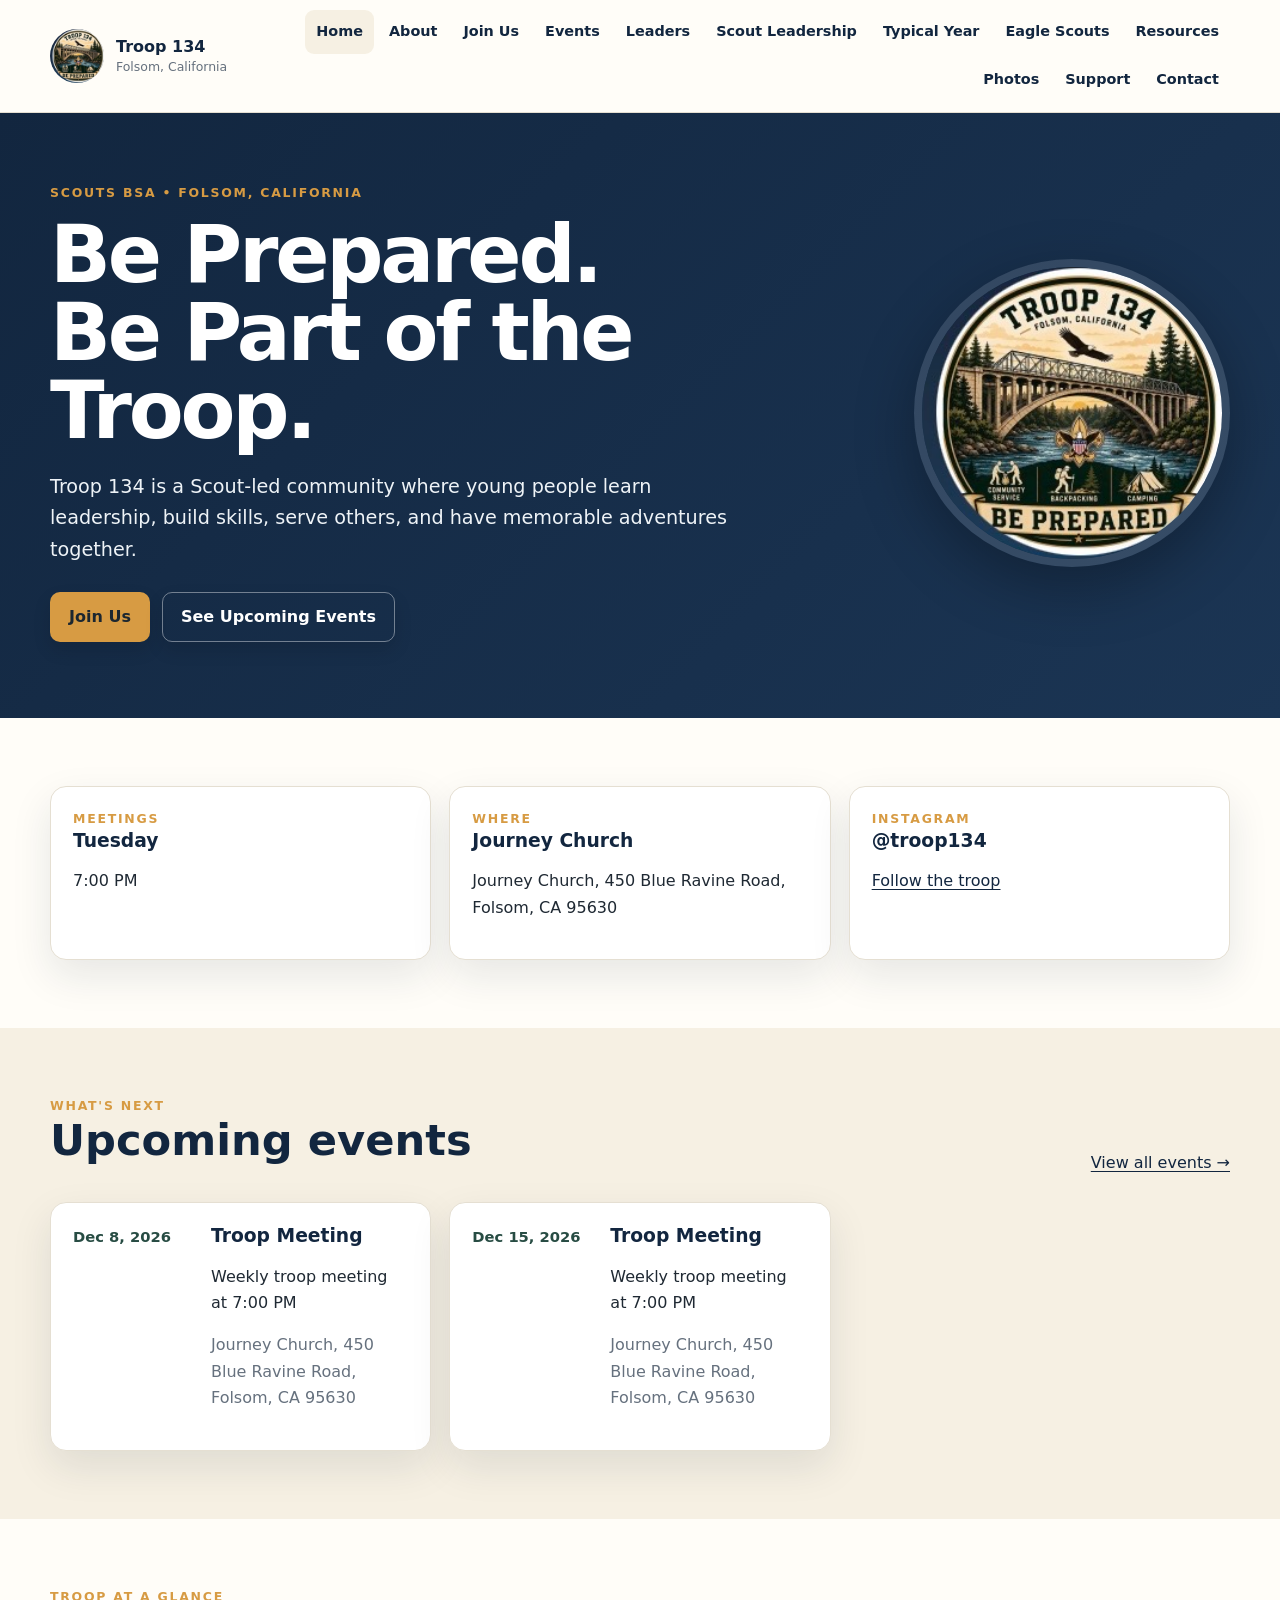
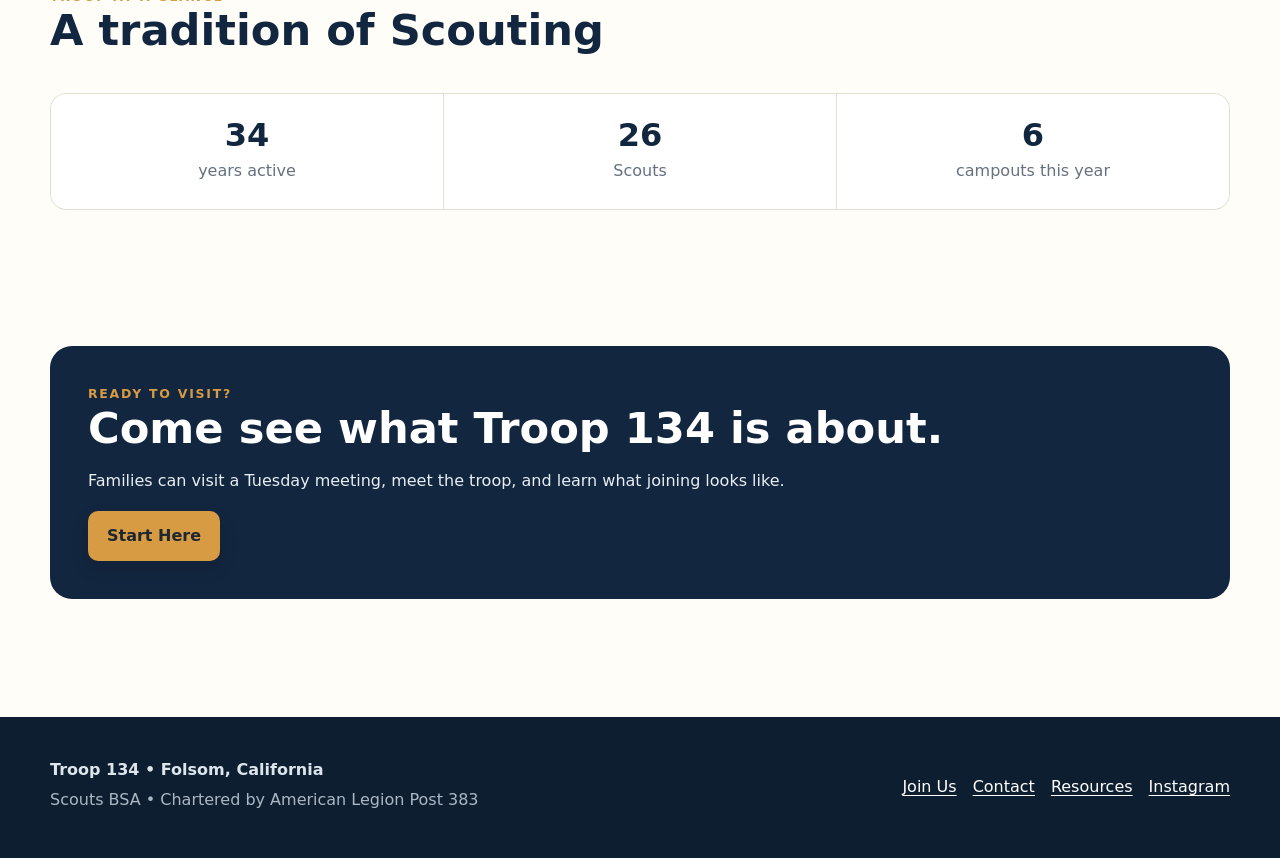
==== index.html @ b08e18f2 "Add files via upload" ====
<!doctype html>
<html lang="en">
<head>
  <meta charset="utf-8">
  <meta name="viewport" content="width=device-width, initial-scale=1">
  <meta name="description" content="Troop 134 in Folsom, California — Scouts BSA.">
  <title>Home | Troop 134</title>
  <link rel="icon" href="favicon.png">
  <link rel="stylesheet" href="css/styles.css">
  <script src="data/site.js"></script>
  <script src="js/site.js" defer></script>
</head>
<body>
  <div id="site-header"></div>
  
<section class="hero">
  <div class="container hero-grid">
    <div>
      <div class="eyebrow">Scouts BSA • Folsom, California</div>
      <h1>Be Prepared.<br>Be Part of the Troop.</h1>
      <p>Troop 134 is a Scout-led community where young people learn leadership, build skills, serve others, and have memorable adventures together.</p>
      <div class="actions">
        <a class="button" href="join.html">Join Us</a>
        <a class="button secondary" href="events.html">See Upcoming Events</a>
      </div>
    </div>
    <img class="hero-logo" src="images/logo/troop-134-logo.png" alt="Troop 134 official logo">
  </div>
</section>
<section class="section">
  <div class="container">
    <div class="info-grid">
      <div class="info-card"><div class="eyebrow">Meetings</div><h3 data-meeting-day>Tuesday</h3><p data-meeting-time>7:00 PM</p></div>
      <div class="info-card"><div class="eyebrow">Where</div><h3>Journey Church</h3><p data-meeting-place>450 Blue Ravine Road, Folsom, CA 95630</p></div>
      <div class="info-card"><div class="eyebrow">Instagram</div><h3>@troop134</h3><p><a href="https://www.instagram.com/troop134/" target="_blank" rel="noopener">Follow the troop</a></p></div>
    </div>
  </div>
</section>
<section class="section alt">
  <div class="container">
    <div class="section-head"><div><div class="eyebrow">What's next</div><h2>Upcoming events</h2></div><a href="events.html">View all events →</a></div>
    <div id="home-events" class="event-grid"></div>
  </div>
</section>
<section class="section">
  <div class="container">
    <div class="section-head"><div><div class="eyebrow">Troop at a glance</div><h2>A tradition of Scouting</h2></div></div>
    <div id="stats" class="stat-strip"></div>
  </div>
</section>
<section class="section">
  <div class="container cta">
    <div class="eyebrow">Ready to visit?</div>
    <h2>Come see what Troop 134 is about.</h2>
    <p>Families can visit a Tuesday meeting, meet the troop, and learn what joining looks like.</p>
    <a class="button" href="join.html">Start Here</a>
  </div>
</section>

  <div id="site-footer"></div>
  <script>
    document.addEventListener("DOMContentLoaded", () => {
      T134.mount("index.html");
      T134.renderMeetingPlace();
      T134.renderHomeEvents(); T134.renderStats();
    });
  </script>
</body>
</html>
---- css/styles.css ----
:root{
  --navy:#12263f; --navy2:#1b3554; --cream:#f6f0e3; --paper:#fffdf8;
  --gold:#d79b43; --green:#274c43; --ink:#1f2933; --muted:#66717e;
  --line:#e5dfd2; --shadow:0 16px 40px rgba(18,38,63,.10);
}
*{box-sizing:border-box}
html{scroll-behavior:smooth}
body{margin:0;background:var(--paper);color:var(--ink);font-family:system-ui,-apple-system,BlinkMacSystemFont,"Segoe UI",sans-serif;font-size:16px;line-height:1.65}
a{color:var(--navy);text-underline-offset:3px}
img{max-width:100%;display:block}
.site-header{position:sticky;top:0;z-index:20;background:rgba(255,253,248,.96);backdrop-filter:blur(10px);border-bottom:1px solid var(--line);display:flex;align-items:center;gap:24px;padding:10px max(20px,calc((100% - 1180px)/2))}
.brand{display:flex;align-items:center;gap:12px;text-decoration:none;color:var(--navy);min-width:190px}
.brand img{width:54px;height:54px;border-radius:50%;object-fit:cover}
.brand span{display:flex;flex-direction:column;line-height:1.15}
.brand small{color:var(--muted);font-size:.78rem;margin-top:3px}
.site-nav{margin-left:auto;display:flex;gap:4px;flex-wrap:wrap;justify-content:flex-end}
.site-nav a{padding:10px 11px;min-height:44px;text-decoration:none;border-radius:9px;font-weight:650;font-size:.9rem}
.site-nav a:hover,.site-nav a.active{background:var(--cream);color:var(--navy)}
.menu-toggle{display:none;border:1px solid var(--line);background:var(--paper);border-radius:9px;padding:10px 14px;min-height:44px;font-weight:700}
.container{width:min(1180px,calc(100% - 40px));margin:auto}
.hero{background:linear-gradient(135deg,var(--navy),var(--navy2));color:white;padding:70px 0 76px;overflow:hidden}
.hero-grid{display:grid;grid-template-columns:1.3fr .7fr;gap:50px;align-items:center}
.hero h1{font-size:clamp(2.5rem,7vw,5rem);line-height:.98;margin:12px 0 20px;letter-spacing:-.04em}
.hero p{font-size:1.2rem;max-width:680px;color:#eef3f7}
.eyebrow{text-transform:uppercase;letter-spacing:.14em;font-size:.78rem;font-weight:800;color:var(--gold)}
.hero-logo{justify-self:end;width:min(340px,80%);border-radius:50%;box-shadow:0 20px 60px rgba(0,0,0,.3);border:8px solid rgba(255,255,255,.12)}
.button{display:inline-flex;align-items:center;justify-content:center;min-height:48px;padding:11px 18px;border-radius:10px;text-decoration:none;font-weight:800;border:1px solid transparent;background:var(--gold);color:#1c2730;box-shadow:0 8px 18px rgba(0,0,0,.12)}
.button:hover{transform:translateY(-1px)}
.button.secondary{background:transparent;border-color:rgba(255,255,255,.4);color:white}
.button.small{min-height:44px;padding:8px 13px;font-size:.9rem;box-shadow:none}
.actions{display:flex;gap:12px;flex-wrap:wrap;margin-top:26px}
.section{padding:68px 0}
.section.alt{background:var(--cream)}
.section-head{display:flex;justify-content:space-between;align-items:end;gap:20px;margin-bottom:26px}
h2{font-size:clamp(1.8rem,4vw,2.7rem);line-height:1.1;margin:0 0 12px;color:var(--navy)}
h3{line-height:1.2;margin:0 0 8px;color:var(--navy)}
.lead{font-size:1.12rem;color:var(--muted);max-width:760px}
.cards,.event-grid,.role-grid,.album-grid,.info-grid{display:grid;grid-template-columns:repeat(3,1fr);gap:18px}
.event-card,.role-card,.info-card,.album-card,.eagle-box,.content-card{background:white;border:1px solid var(--line);border-radius:16px;box-shadow:var(--shadow);padding:22px}
.event-card{display:grid;grid-template-columns:120px 1fr;gap:18px}
.event-date{font-weight:800;color:var(--green);font-size:.92rem}
.muted{color:var(--muted)}
.stat-strip{display:grid;grid-template-columns:repeat(3,1fr);gap:1px;background:var(--line);border:1px solid var(--line);border-radius:16px;overflow:hidden}
.stat-strip div{background:white;text-align:center;padding:25px}
.stat-strip strong{display:block;color:var(--navy);font-size:2rem;line-height:1}
.stat-strip span{color:var(--muted);display:block;margin-top:7px}
.page-hero{background:var(--cream);padding:55px 0}
.page-hero h1{font-size:clamp(2.4rem,6vw,4rem);line-height:1;margin:8px 0 12px;color:var(--navy)}
.prose{max-width:820px}
.prose p{font-size:1.05rem}
.prose ul{padding-left:22px}
.timeline{display:grid;gap:12px}
.timeline-item{display:grid;grid-template-columns:130px 1fr;gap:20px;padding:20px 0;border-bottom:1px solid var(--line)}
.timeline-item strong{color:var(--green)}
.month-group{margin-bottom:42px}
.month-group h2{font-size:1.8rem;margin-bottom:16px}
.empty-state{padding:35px;background:var(--cream);border-radius:16px}
.role-grid{grid-template-columns:repeat(2,1fr)}
.role-card a{word-break:break-word}
.eagle-row{display:grid;grid-template-columns:1fr auto;gap:20px;padding:14px 0;border-bottom:1px solid var(--line)}
.eagle-row:last-child{border-bottom:0}
.album-grid{grid-template-columns:repeat(3,1fr)}
.album-card{overflow:hidden;padding:0}
.album-card img{width:100%;aspect-ratio:16/10;object-fit:cover}
.album-body{padding:18px}
.checklist{display:grid;gap:12px;padding:0;list-style:none}
.checklist li{background:white;border:1px solid var(--line);border-radius:12px;padding:14px 16px}
.checklist li::before{content:"✓";color:var(--green);font-weight:900;margin-right:10px}
.cta{background:var(--navy);color:white;border-radius:22px;padding:38px}
.cta h2{color:white}
.cta p{color:#e8eef3}
.notice{border-left:5px solid var(--gold);background:#fff8e9;padding:16px 18px;border-radius:8px}
.site-footer{margin-top:50px;background:#0e1e31;color:#dce5ec;padding:40px max(20px,calc((100% - 1180px)/2));display:flex;justify-content:space-between;gap:30px}
.site-footer p{margin:4px 0;color:#aab8c5}
.footer-links{display:flex;gap:16px;flex-wrap:wrap;align-items:center}
.footer-links a{color:white}
.print-note{font-size:.9rem;color:var(--muted)}
@media print{
  .site-header,.site-footer,.menu-toggle,.actions{display:none!important}
  body{font-size:12pt}
  .section{padding:25px 0}
  .event-card,.content-card{box-shadow:none}
}
@media(max-width:900px){
  .site-header{flex-wrap:wrap}
  .menu-toggle{display:block;margin-left:auto}
  .site-nav{display:none;width:100%;margin-left:0;flex-direction:column;padding-bottom:6px}
  .site-nav.open{display:flex}
  .site-nav a{width:100%}
  .hero-grid{grid-template-columns:1fr}
  .hero-logo{justify-self:start;width:230px}
  .cards,.event-grid,.album-grid,.info-grid{grid-template-columns:1fr}
}
@media(max-width:560px){
  .container{width:min(100% - 28px,1180px)}
  .site-header{padding:8px 14px}
  .brand{min-width:0}
  .brand img{width:46px;height:46px}
  .hero{padding:48px 0 55px}
  .section{padding:48px 0}
  .event-card{grid-template-columns:1fr}
  .role-grid{grid-template-columns:1fr}
  .stat-strip{grid-template-columns:1fr}
  .timeline-item{grid-template-columns:1fr;gap:3px}
  .site-footer{flex-direction:column;padding:32px 20px}
}
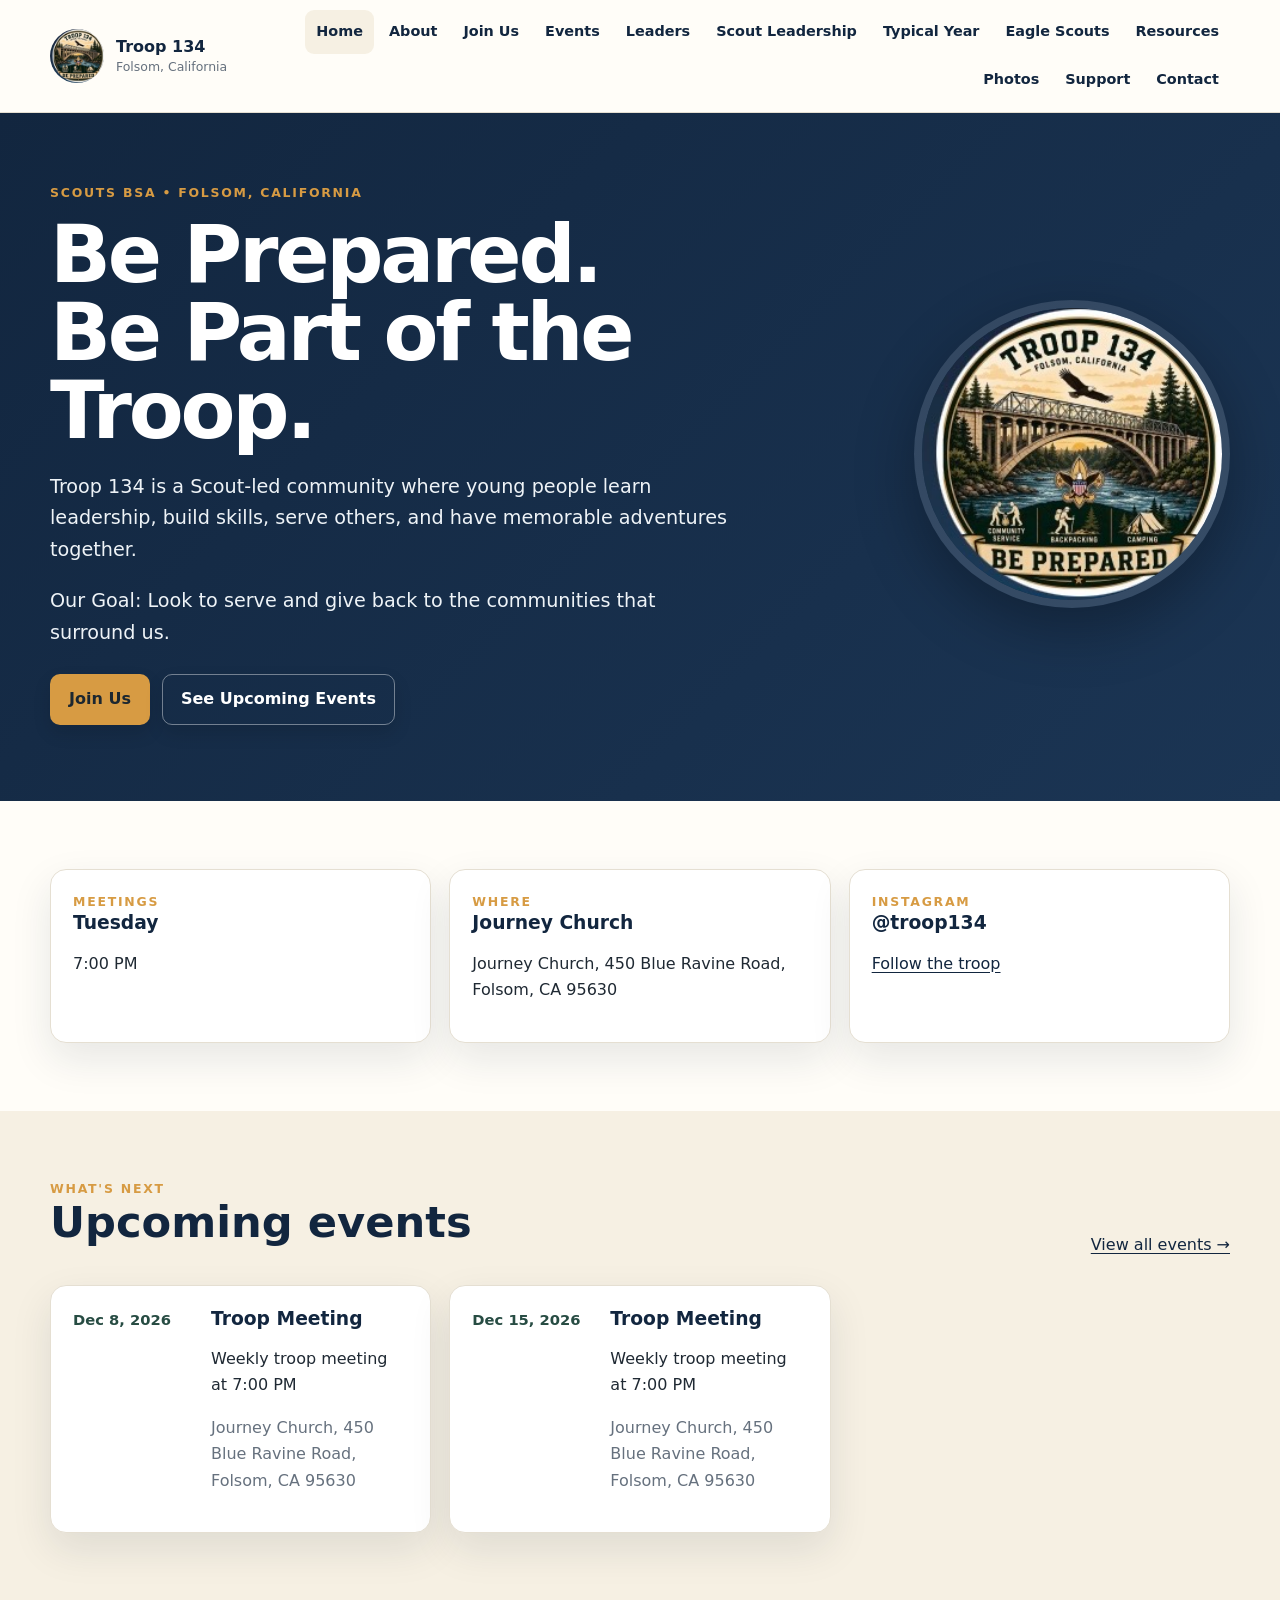
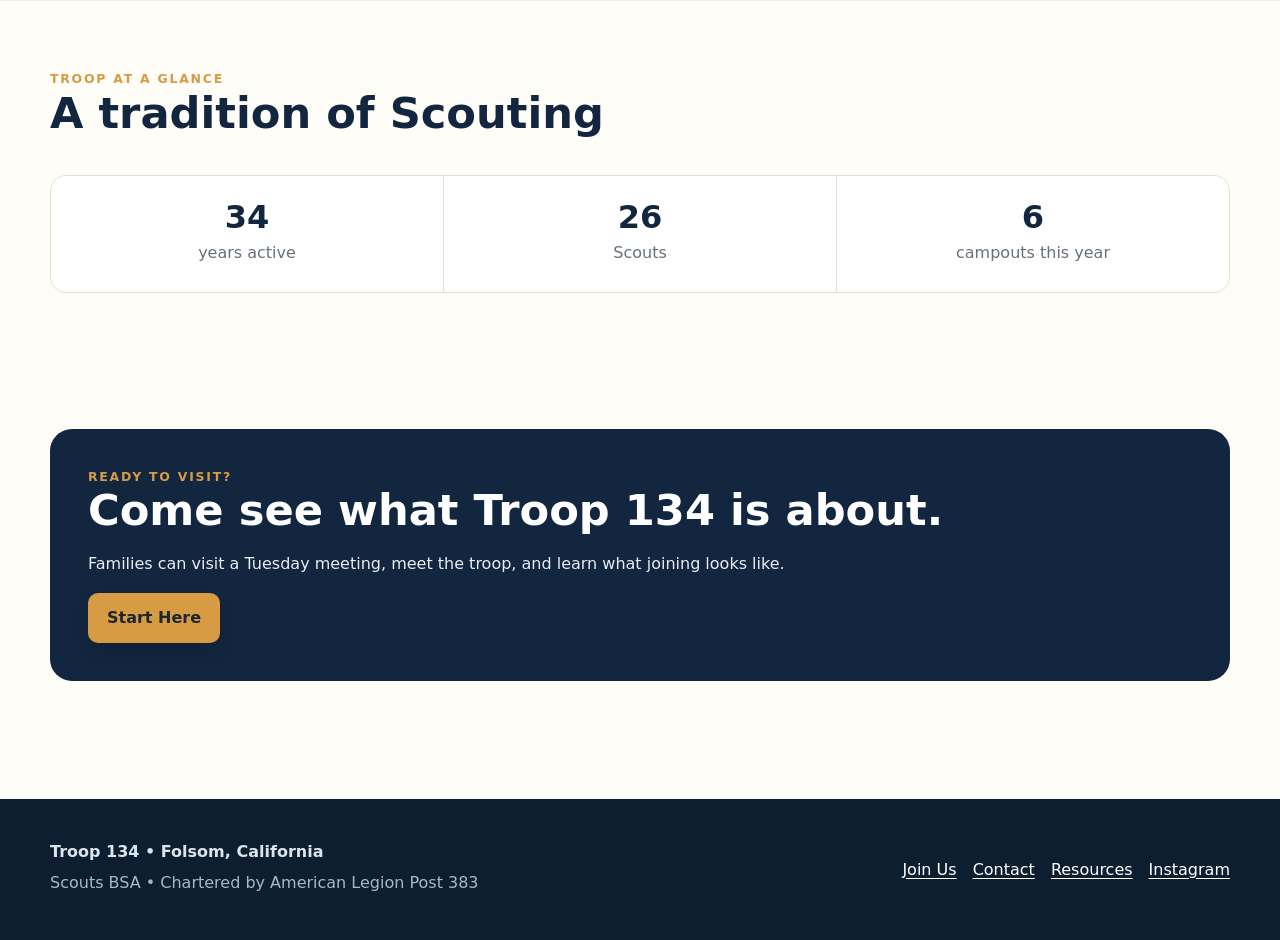
==== commit 1522083a: "Add files via upload" ====
--- a/index.html
+++ b/index.html
@@ -19,6 +19,7 @@
       <div class="eyebrow">Scouts BSA • Folsom, California</div>
       <h1>Be Prepared.<br>Be Part of the Troop.</h1>
       <p>Troop 134 is a Scout-led community where young people learn leadership, build skills, serve others, and have memorable adventures together.</p>
+      <p>Our Goal: Look to serve and give back to the communities that surround us.
       <div class="actions">
         <a class="button" href="join.html">Join Us</a>
         <a class="button secondary" href="events.html">See Upcoming Events</a>
